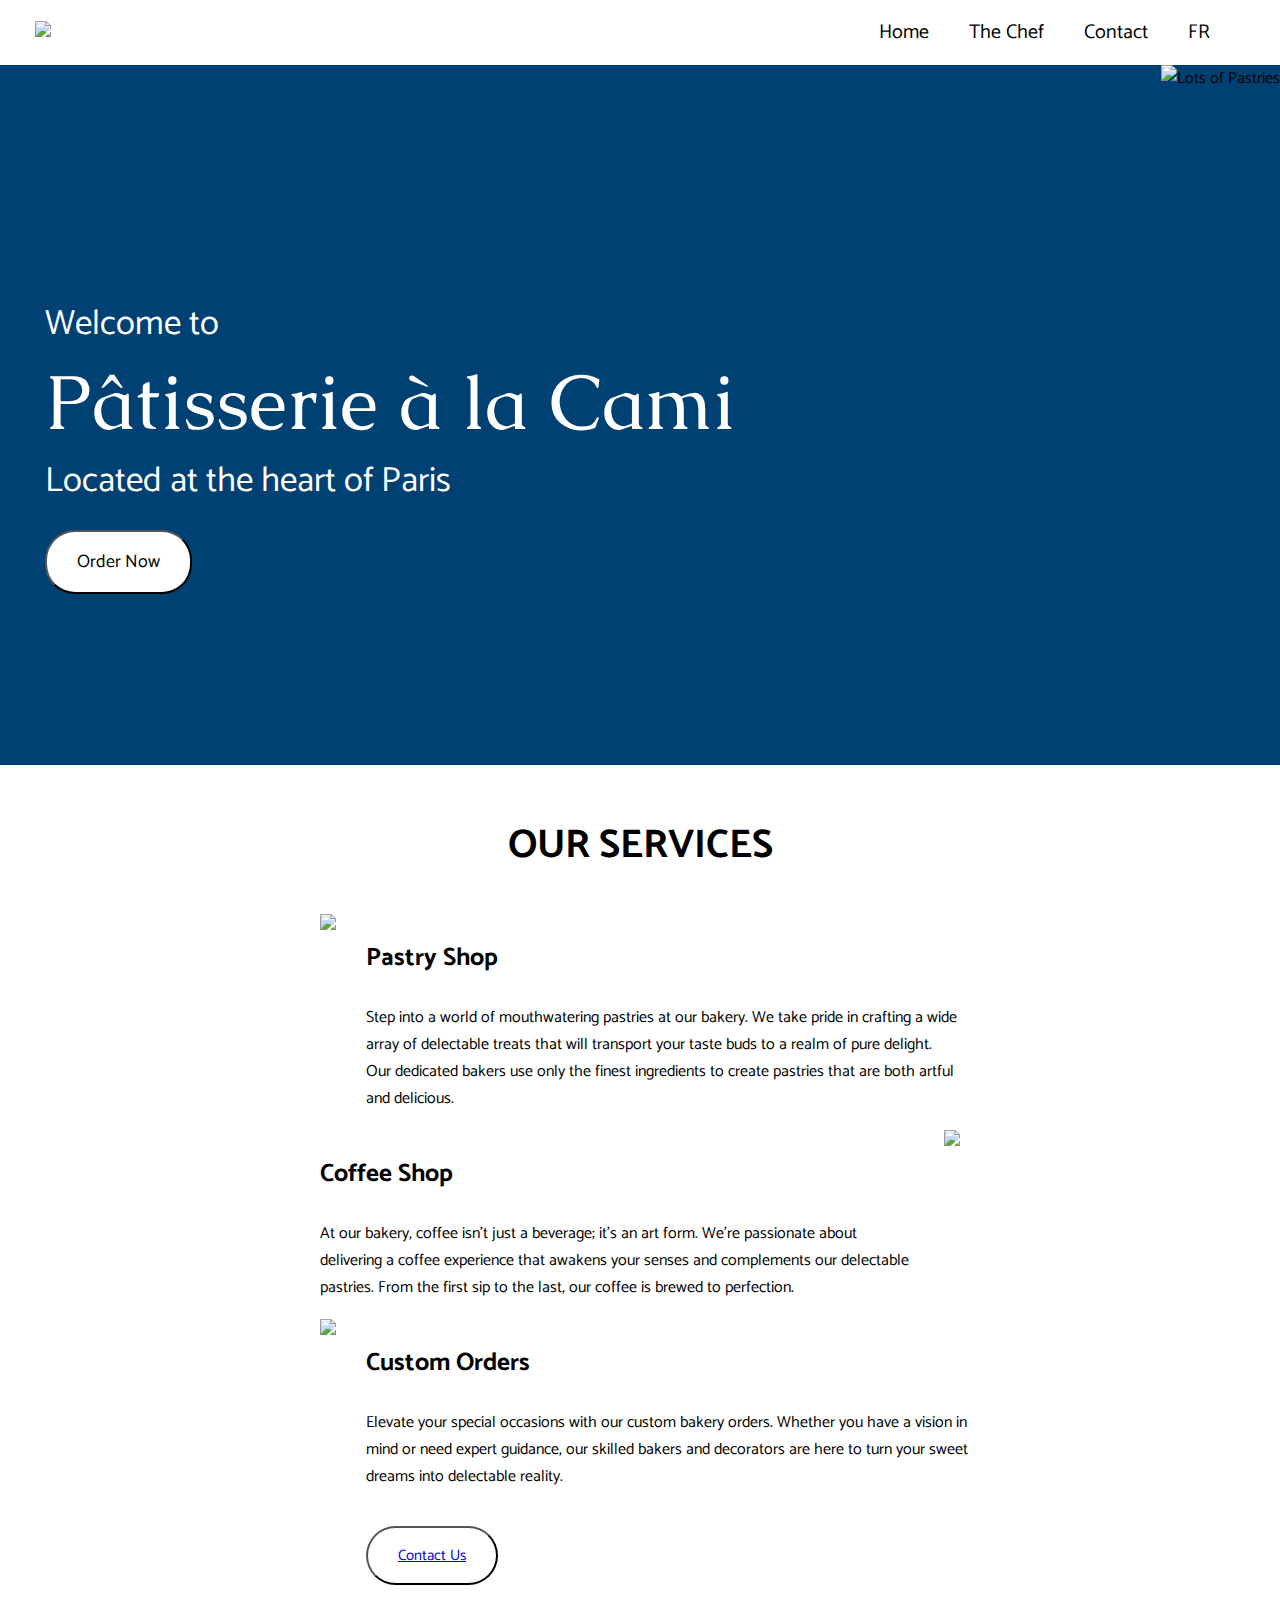
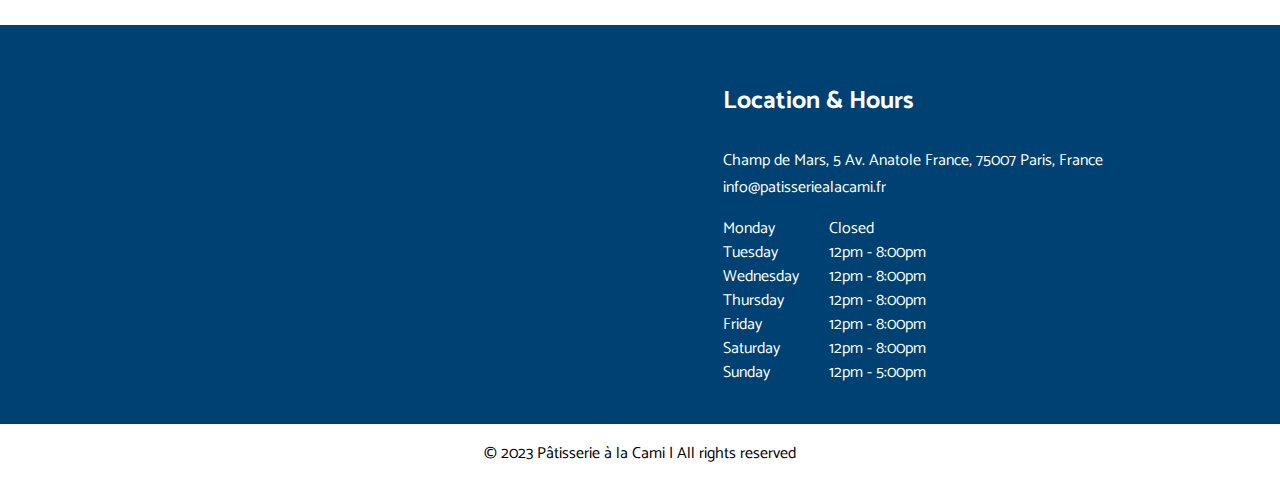
==== index.html @ bee5a6df "Add files via upload" ====
<!DOCTYPE html>
<html lang="en">
  <head>
    <meta charset="UTF-8" />
    <meta name="viewport" content="width=device-width, initial-scale=1.0" />
    <title>Pâtisserie à la Cami</title>
    <link rel="preconnect" href="https://fonts.googleapis.com" />
    <link rel="preconnect" href="https://fonts.gstatic.com" crossorigin />
    <link
      href="https://fonts.googleapis.com/css2?family=Catamaran:wght@300&display=swap"
      rel="stylesheet"
    />
    <link rel="preconnect" href="https://fonts.googleapis.com" />
    <link rel="preconnect" href="https://fonts.gstatic.com" crossorigin />
    <link
      href="https://fonts.googleapis.com/css2?family=Caudex:ital@0;1&display=swap"
      rel="stylesheet"
    />

    <link rel="stylesheet" type="text/css" href="Bakery.css" />
  </head>
  <body>
    <nav>
      <a href="Bakery.html">
        <img
          src="file:///Users/vikorita/Documents/WEB DEVELOPER PORTFOLIO /BAKERY/LOGO.png"
          width="50"
      /></a>
      <ul>
        <li><a href="Bakery.html">Home</a></li>
        <li><a href="TheChef.html">The Chef</a></li>
        <li><a href="Contact.html">Contact</a></li>
        <li><a href="Accueil.html">FR</a></li>
      </ul>
    </nav>
    <!--Hero Section-->
    <div class="container">
      <div class="leftContainer">
        <span class="welcome">Welcome to </span><br />
        <span class="brand">Pâtisserie à la Cami </span><br />
        <span class="location">Located at the heart of Paris</span> <br />
        <button>Order Now</button>
      </div>
      <div class="rightContainer">
        <img
          src="file:///Users/vikorita/Documents/WEB DEVELOPER PORTFOLIO /BAKERY/Untitled design-7.png"
          height="700"
          width="700"
          alt="Lots of Pastries"
        />
      </div>
    </div>
    <!--Liste des services offerts-->
    <h2>OUR SERVICES</h2>
    <div class="services">
      <div class="pastery">
        <div>
          <img
            src="file:///Users/vikorita/Documents/WEB DEVELOPER PORTFOLIO /BAKERY/Services/pastery.png"
            width="300"
          />
        </div>
        <div class="title">
          <h3>Pastry Shop</h3>
          <p>
            Step into a world of mouthwatering pastries at our bakery. We take
            pride in crafting a wide array of delectable treats that will
            transport your taste buds to a realm of pure delight. Our dedicated
            bakers use only the finest ingredients to create pastries that are
            both artful and delicious.
          </p>
        </div>
      </div>
      <div class="coffee">
        <div>
          <h3>Coffee Shop</h3>
          <p>
            At our bakery, coffee isn't just a beverage; it's an art form. We're
            passionate about delivering a coffee experience that awakens your
            senses and complements our delectable pastries. From the first sip
            to the last, our coffee is brewed to perfection.
          </p>
        </div>
        <div class="title">
          <img
            src="file:///Users/vikorita/Documents/WEB DEVELOPER PORTFOLIO /BAKERY/Services/coffee.png"
            width="300"
          />
        </div>
      </div>
      <div class="custom">
        <div>
          <img
            src="file:///Users/vikorita/Documents/WEB DEVELOPER PORTFOLIO /BAKERY/Services/Custom.png"
            width="300"
          />
        </div>
        <div class="title">
          <h3>Custom Orders</h3>
          <p>
            Elevate your special occasions with our custom bakery orders.
            Whether you have a vision in mind or need expert guidance, our
            skilled bakers and decorators are here to turn your sweet dreams
            into delectable reality.
          </p>
          <button><a href="Contact.html">Contact Us</a></button>
        </div>
      </div>
    </div>

    <!--LOCATION & HOURS-->
    <div class="locationHours">
      <div>
        <iframe
          src="https://www.google.com/maps/embed?pb=!1m18!1m12!1m3!1d3265.5278980439953!2d2.291754534440541!3d48.858249502115676!2m3!1f0!2f0!3f0!3m2!1i1024!2i768!4f13.1!3m3!1m2!1s0x47e66e2964e34e2d%3A0x8ddca9ee380ef7e0!2sEiffel%20Tower!5e0!3m2!1sen!2sro!4v1696489155937!5m2!1sen!2sro"
          width="400"
          height="300"
          style="border: 0"
          allowfullscreen=""
          loading="lazy"
          referrerpolicy="no-referrer-when-downgrade"
        ></iframe>
      </div>
      <div>
        <div>
          <h3>Location & Hours</h3>
          <p>
            Champ de Mars, 5 Av. Anatole France, 75007 Paris, France
            <br />
            info@patisseriealacami.fr
          </p>
          <div class="hours">
            <div>
              Monday<br />
              Tuesday<br />
              Wednesday<br />
              Thursday<br />
              Friday<br />
              Saturday<br />
              Sunday<br />
            </div>
            <div class="time">
              Closed<br />
              12pm - 8:00pm<br />
              12pm - 8:00pm<br />
              12pm - 8:00pm<br />
              12pm - 8:00pm<br />
              12pm - 8:00pm<br />
              12pm - 5:00pm<br />
            </div>
          </div>
        </div>
      </div>
    </div>
    <footer>
      <p>© 2023 Pâtisserie à la Cami | All rights reserved</p>
    </footer>
  </body>
</html>
---- Bakery.css ----
html,
body {
  margin: 0;
  font-family: "Catamaran", sans-serif;
}
/*NAVIGATION BAR*/
nav {
  display: flex;
  align-items: center;
  justify-content: space-between;
}

nav ul {
  list-style-type: none;
  display: flex;
  justify-content: center;
  align-items: center;
  padding: 0px 50px;
}

nav ul li {
  margin-right: 1em;
  margin-left: 20px;
  font-size: 20px;
}
nav ul li a {
  text-decoration: none;
  color: black;
}
nav img {
  padding-left: 35px;
}
/*HERO SECTION*/
.container {
  background-color: #004173;
  display: flex;
  justify-content: space-between;
  height: 700px;
  font-family: "Catamaran", sans-serif;
}
.leftContainer {
  color: white;
  padding-top: 30px;
  margin-left: 45px;
  margin-top: 200px;
}

.welcome {
  font-size: 35px;
}
.brand {
  font-size: 77px;
  font-family: "Caudex", serif;
}
.location {
  font-size: 35px;
}
.container button {
  padding: 15px 30px;
  border-radius: 30px;
  font-size: 18px;
  margin-top: 20px;
  background-color: white;
  font-family: "Catamaran", sans-serif;
}
button:hover {
  cursor: pointer;
  background-color: gold;
  color: #004173;
}
/*SERVICES*/
h2 {
  text-align: center;
  font-size: 40px;
  padding-top: 15px;
}
.services {
  margin: 0px 300px;
}
.pastery {
  display: flex;
  justify-content: space-between;
  padding: 0px 20px;
}
.custom {
  display: flex;
  justify-content: space-between;
  padding-left: 20px;
  padding-bottom: 40px;
}

.coffee {
  display: flex;
  justify-content: space-between;
  padding: 0px 20px;
}
.title {
  padding-left: 30px;
}
.title button {
  padding: 15px 30px;
  border-radius: 30px;
  font-size: 15px;
  margin-top: 20px;
  background-color: white;
  font-family: "Catamaran", sans-serif;
}
/*LOCATION HOURS*/
div ul {
  list-style-type: none;
}
.locationHours {
  display: flex;
  justify-content: space-evenly;
  padding: 30px;
  background-color: #004173;
  color: white;
}
.hours {
  padding: 0;
  display: flex;
  line-height: 1.5;
}
.time {
  padding-left: 30px;
}
h3 {
  font-size: 25px;
}
iframe {
  padding-top: 30px;
}
/*FOOTER*/
footer {
  text-align: center;
}
/*CHEF PAGE 2*/
.chefSection {
  background-color: #004173;
  display: flex;
  justify-content: space-between;
  height: 700px;
  font-family: "Catamaran", sans-serif;
}
.meetOurChef {
  font-size: 60px;
  font-family: "Caudex", serif;
}
.chefDescription {
  color: white;
  padding: 50px;
  font-size: 18px;
}
.image {
  padding: 50px;
}
/*CONTACT PAGE 3*/
.form {
  width: 100%;
  height: 100vh;
  display: flex;
  align-items: center;
  justify-content: center;
  background-color: #004173;
}
form {
  background-color: white;
  color: #004173;
  display: flex;
  flex-direction: column;
  padding: 2vw 4vw;
  width: 90%;
  max-width: 600px;
  border-radius: 30px;
}
form h3 {
  font-family: "Caudex", serif;
  font-weight: 800px;
  margin-bottom: 20px;
}
form input,
form textarea {
  margin: 10px 0px;
  padding: 20px;
  outline: #004173;
  font-size: 16px;
  font-family: "Catamaran", sans-serif;
}
form button {
  padding: 15px 30px;
  border-radius: 30px;
  font-size: 15px;
  margin-top: 20px;
  background-color: white;
  font-family: "Catamaran", sans-serif;
}
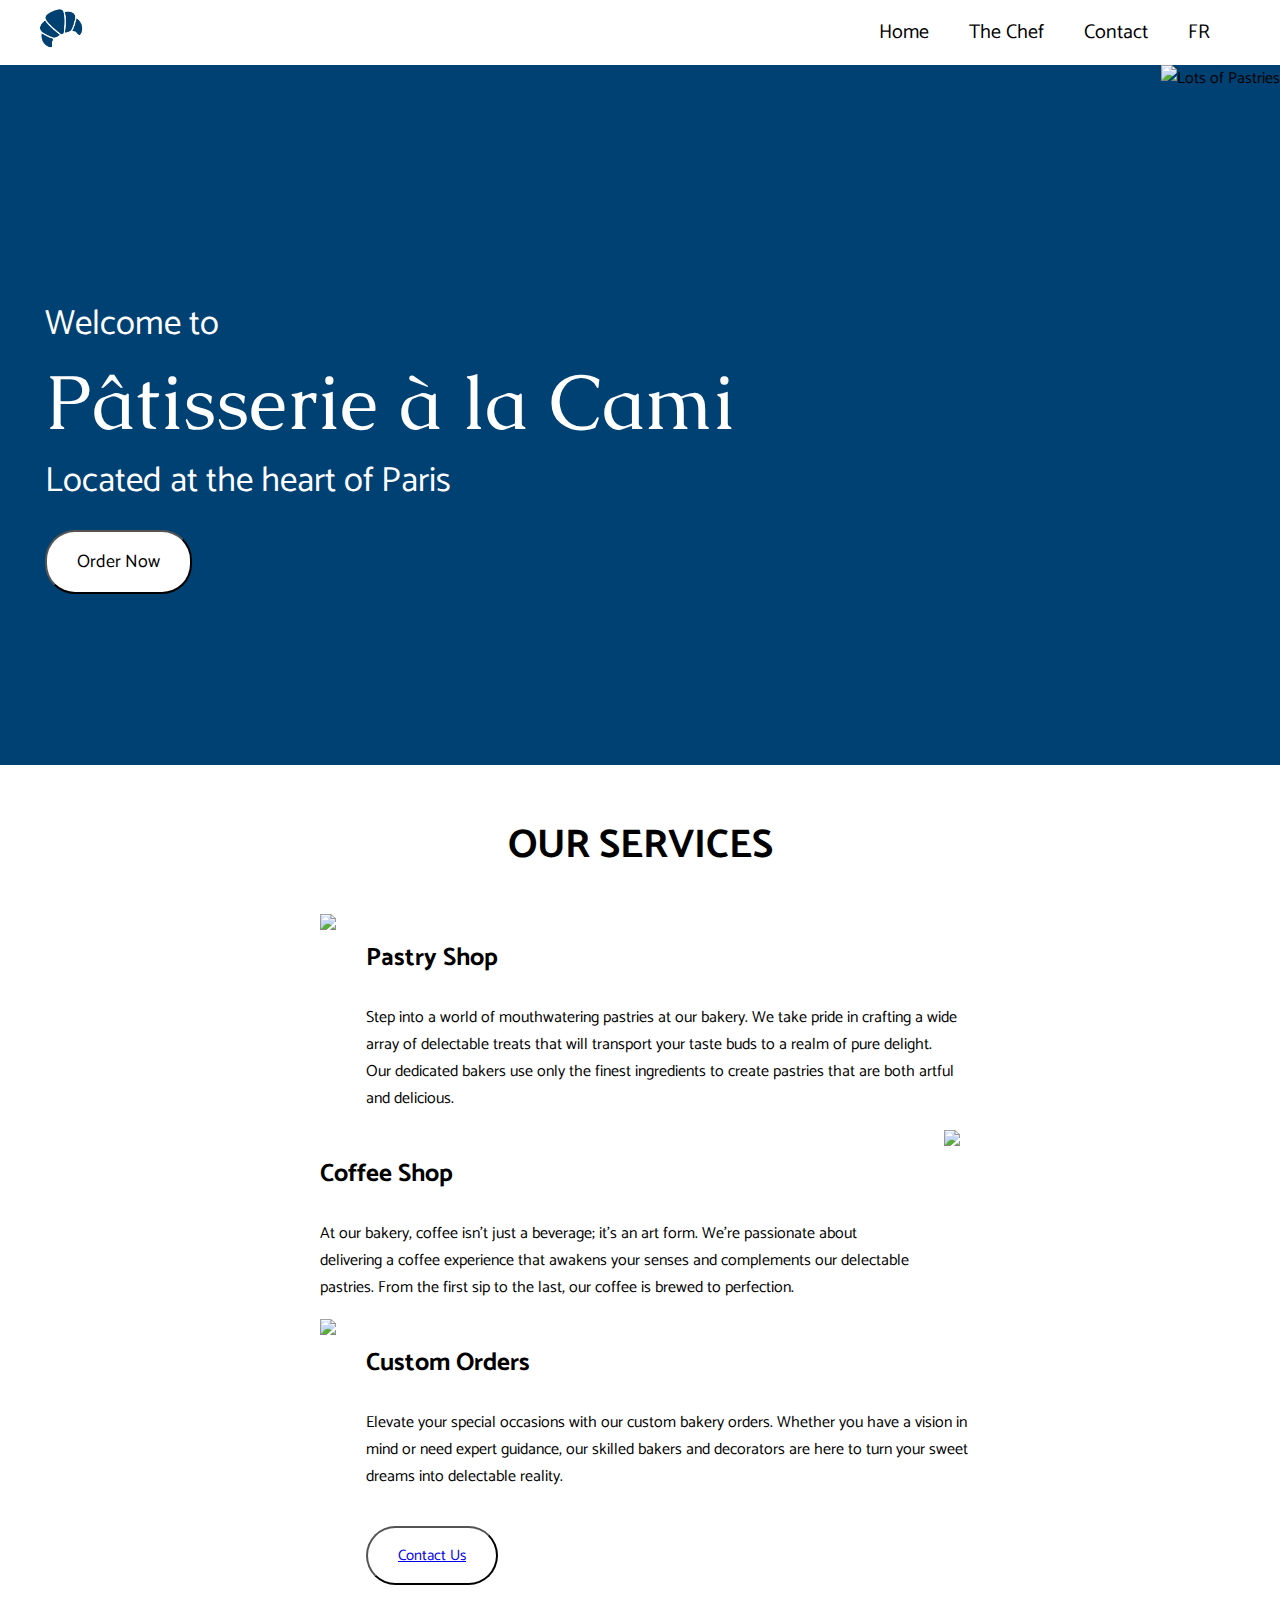
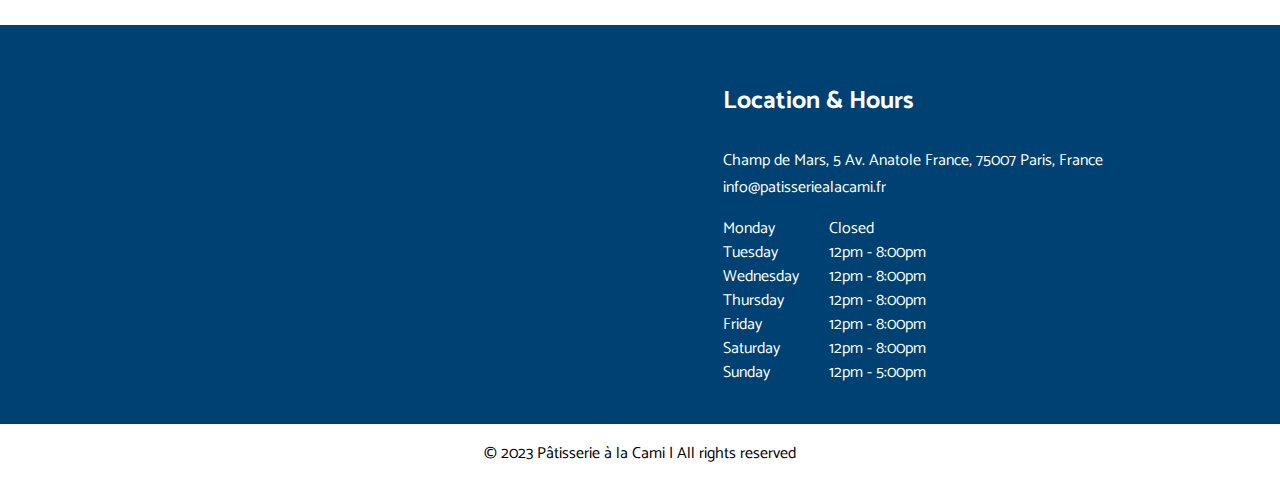
==== commit d0b09796: "Update index.html" ====
--- a/index.html
+++ b/index.html
@@ -21,13 +21,13 @@
   </head>
   <body>
     <nav>
-      <a href="Bakery.html">
+      <a href="index.html">
         <img
-          src="file:///Users/vikorita/Documents/WEB DEVELOPER PORTFOLIO /BAKERY/LOGO.png"
+          src="./LOGO.png"
           width="50"
       /></a>
       <ul>
-        <li><a href="Bakery.html">Home</a></li>
+        <li><a href="index.html">Home</a></li>
         <li><a href="TheChef.html">The Chef</a></li>
         <li><a href="Contact.html">Contact</a></li>
         <li><a href="Accueil.html">FR</a></li>
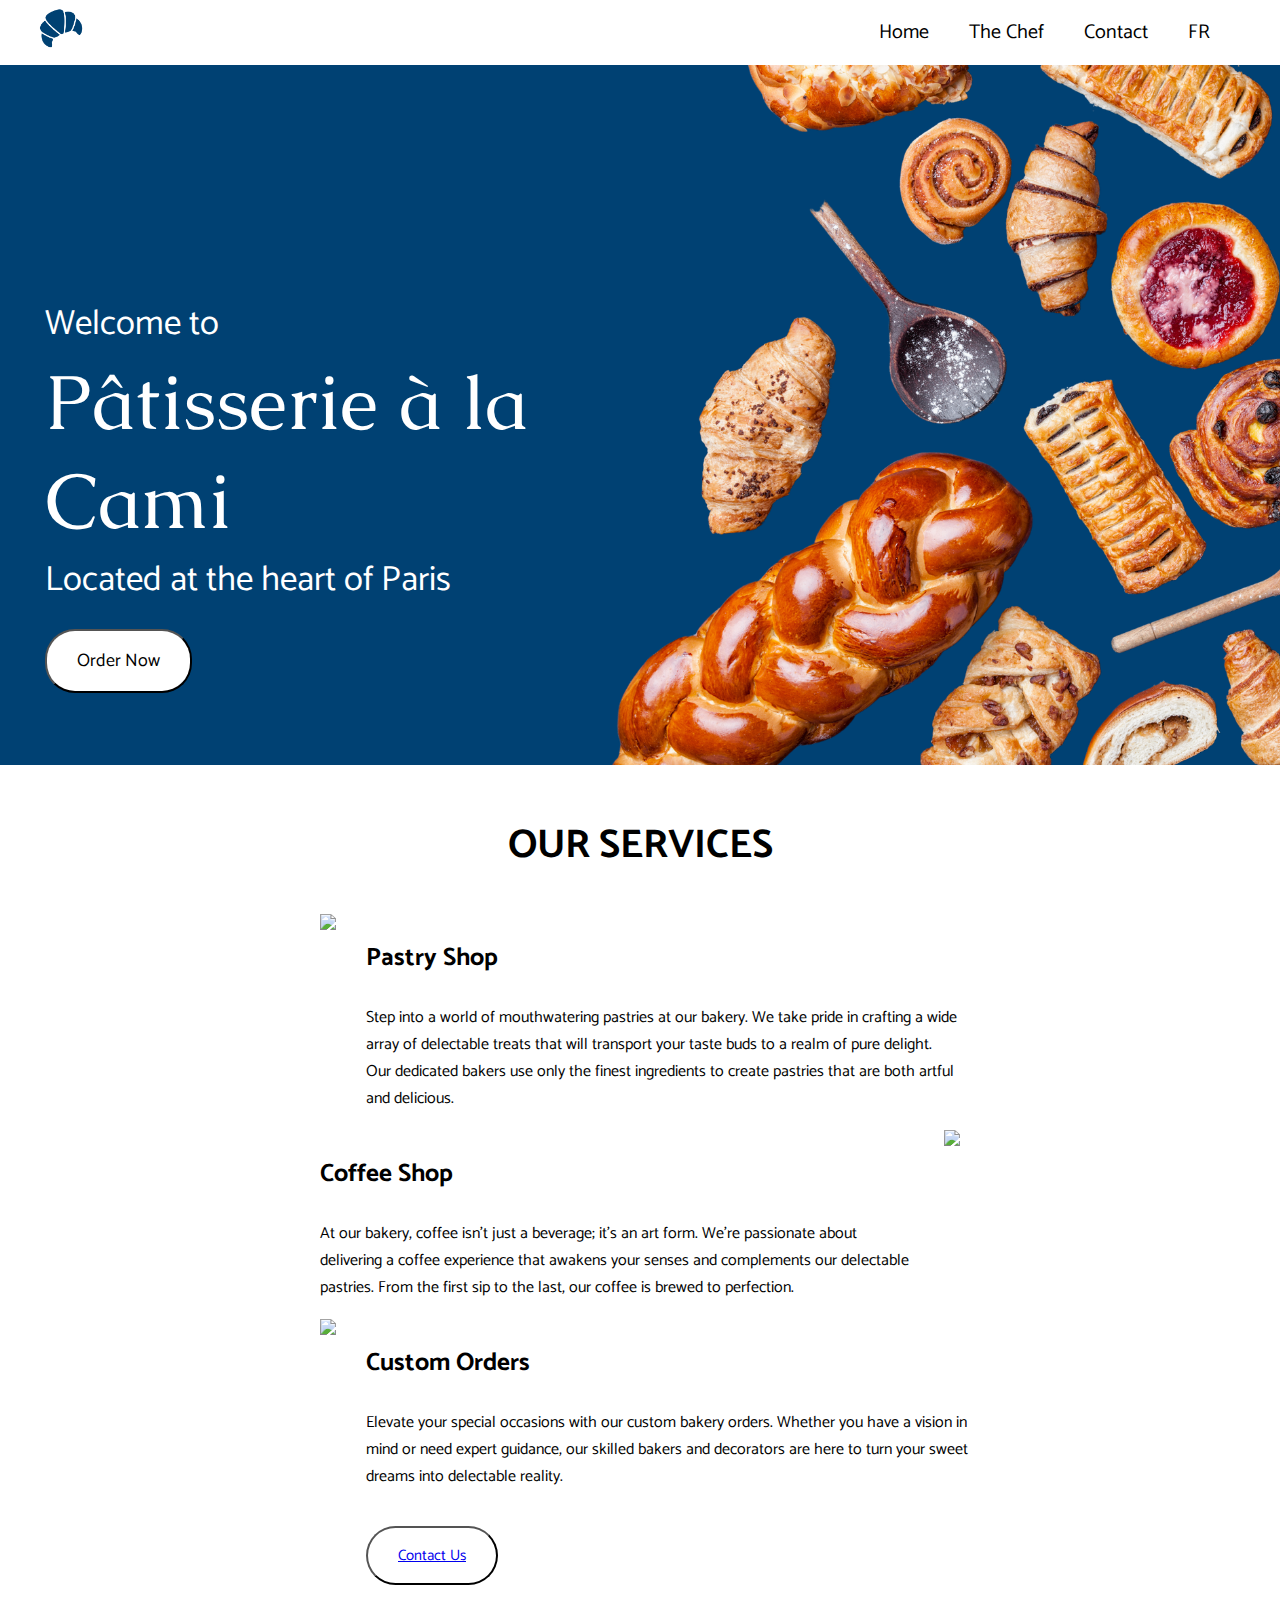
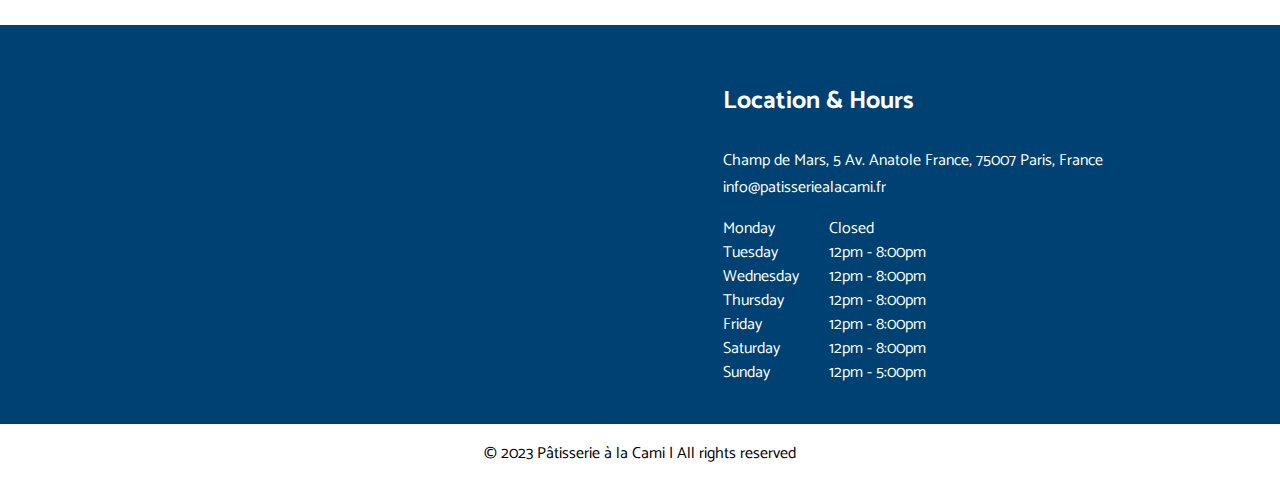
==== commit 7274986e: "Update index.html" ====
--- a/index.html
+++ b/index.html
@@ -43,7 +43,7 @@
       </div>
       <div class="rightContainer">
         <img
-          src="file:///Users/vikorita/Documents/WEB DEVELOPER PORTFOLIO /BAKERY/Untitled design-7.png"
+          src="./Untitled design-7.png"
           height="700"
           width="700"
           alt="Lots of Pastries"
@@ -56,7 +56,7 @@
       <div class="pastery">
         <div>
           <img
-            src="file:///Users/vikorita/Documents/WEB DEVELOPER PORTFOLIO /BAKERY/Services/pastery.png"
+            src="./pastery.png"
             width="300"
           />
         </div>
@@ -83,7 +83,7 @@
         </div>
         <div class="title">
           <img
-            src="file:///Users/vikorita/Documents/WEB DEVELOPER PORTFOLIO /BAKERY/Services/coffee.png"
+            src="./coffee.png"
             width="300"
           />
         </div>
@@ -91,7 +91,7 @@
       <div class="custom">
         <div>
           <img
-            src="file:///Users/vikorita/Documents/WEB DEVELOPER PORTFOLIO /BAKERY/Services/Custom.png"
+            src="./Custom.png"
             width="300"
           />
         </div>
